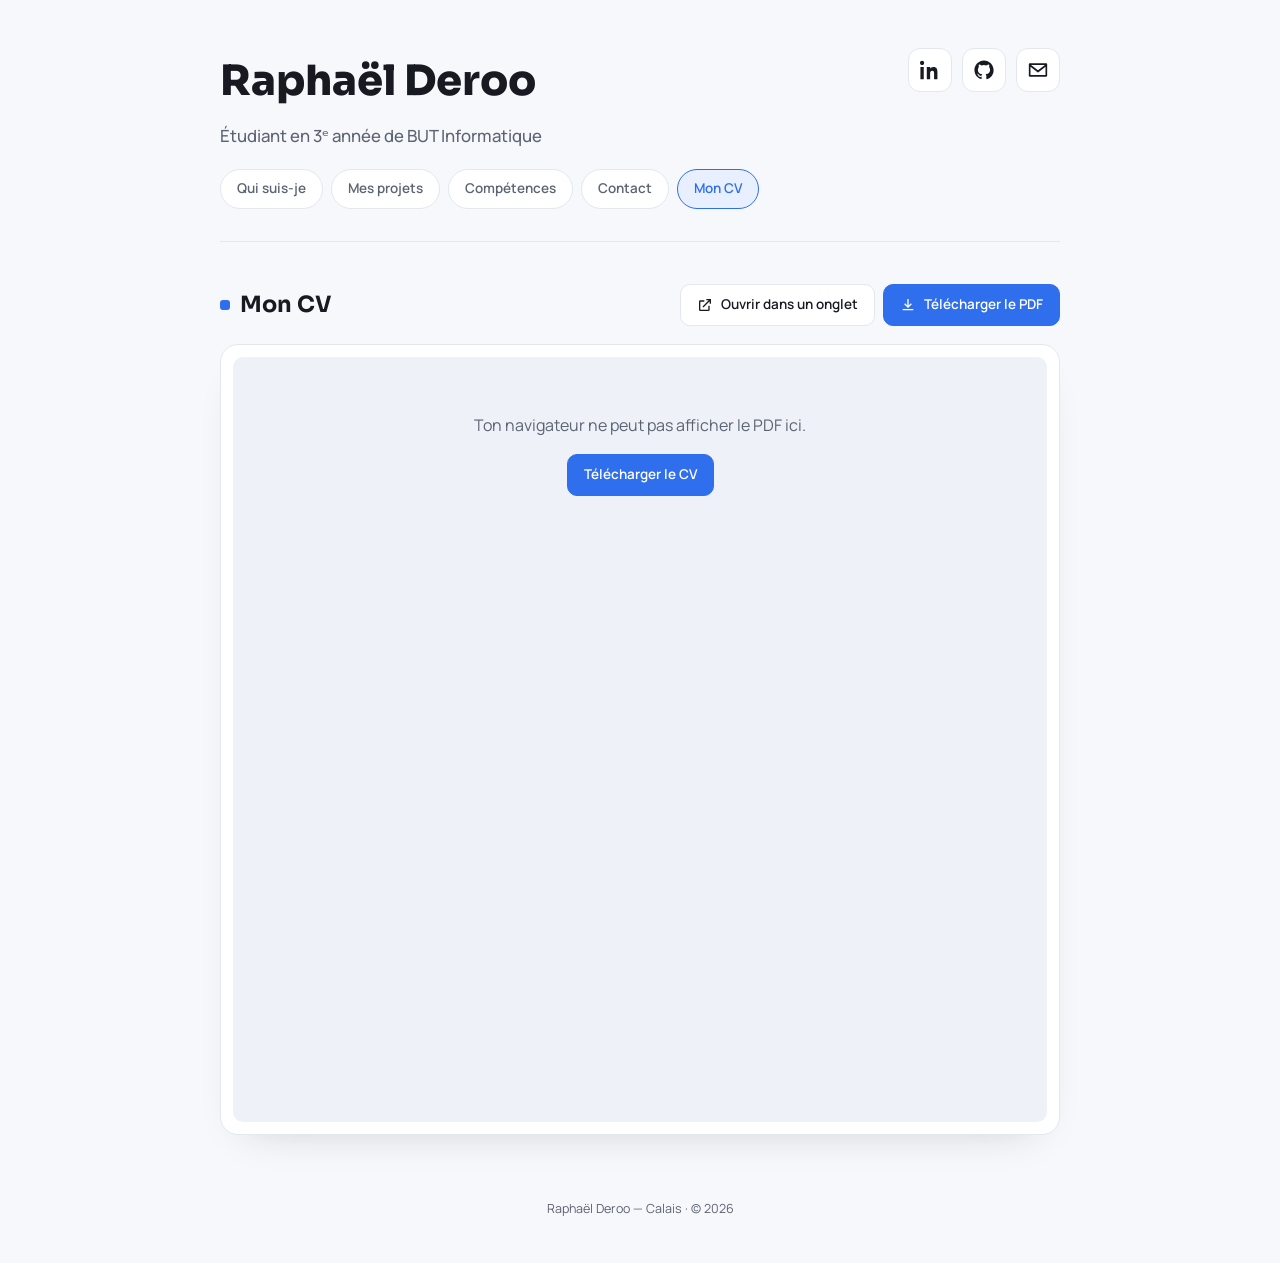
==== cv.html @ e0453562 "Premier commit : site portfolio (accueil + page CV) Co-Authored-By: Claude Opus 5.5 <noreply@anthrop" ====
<!DOCTYPE html>
<html lang="fr">
<head>
  <meta charset="UTF-8">
  <meta name="viewport" content="width=device-width, initial-scale=1">
  <title>CV — Raphaël Deroo</title>
  <meta name="description" content="CV de Raphaël Deroo, étudiant en 3e année de BUT Informatique à l'IUT du Littoral Côte d'Opale.">
  <meta property="og:title" content="CV — Raphaël Deroo">
  <meta property="og:description" content="Étudiant en 3e année de BUT Informatique — projets, compétences et contact.">
  <meta property="og:type" content="website">
  <link rel="icon" href="data:image/svg+xml,%3Csvg xmlns='http://www.w3.org/2000/svg' viewBox='0 0 64 64'%3E%3Crect width='64' height='64' rx='16' fill='%232f6fed'/%3E%3Ctext x='32' y='42' font-family='Arial,sans-serif' font-size='26' font-weight='700' fill='white' text-anchor='middle'%3ERD%3C/text%3E%3C/svg%3E">
  <link rel="preconnect" href="https://fonts.googleapis.com">
  <link rel="preconnect" href="https://fonts.gstatic.com" crossorigin>
  <link rel="stylesheet" href="https://fonts.googleapis.com/css2?family=Sora:wght@600;700;800&family=Manrope:wght@400;500;600;700&display=swap">
  <link rel="stylesheet" href="assets/css/style.css">
</head>
<body>

<div class="wrap">

  <header class="top">
    <div class="id">
      <h1><a href="index.html">Raphaël Deroo</a></h1>
      <p>Étudiant en 3ᵉ année de BUT Informatique</p>
    </div>
    <div class="social-row">
      <a class="social-btn" href="https://www.linkedin.com/in/raphaelderoo-11b941341/" target="_blank" rel="noopener" aria-label="LinkedIn">
        <svg viewBox="0 0 24 24" aria-hidden="true"><path d="M4.98 3.5C4.98 4.88 3.9 6 2.5 6S0 4.88 0 3.5 1.12 1 2.5 1s2.48 1.12 2.48 2.5zM.5 8.5h4V23h-4V8.5zM8.5 8.5h3.8v1.98h.05c.53-1 1.83-2.05 3.77-2.05 4.03 0 4.78 2.65 4.78 6.1V23h-4v-6.6c0-1.57-.03-3.6-2.2-3.6-2.2 0-2.54 1.72-2.54 3.5V23h-4V8.5z"/></svg>
      </a>
      <a class="social-btn" href="https://github.com/arachidd" target="_blank" rel="noopener" aria-label="GitHub">
        <svg viewBox="0 0 24 24" aria-hidden="true"><path d="M12 .5C5.73.5.5 5.73.5 12c0 5.08 3.29 9.39 7.86 10.91.58.1.79-.25.79-.56 0-.27-.01-1.17-.02-2.12-3.2.7-3.88-1.36-3.88-1.36-.52-1.33-1.28-1.68-1.28-1.68-1.04-.71.08-.7.08-.7 1.16.08 1.77 1.19 1.77 1.19 1.03 1.76 2.7 1.25 3.36.96.1-.75.4-1.25.73-1.54-2.55-.29-5.23-1.28-5.23-5.68 0-1.25.45-2.28 1.18-3.08-.12-.29-.51-1.45.11-3.02 0 0 .96-.31 3.15 1.18a10.9 10.9 0 0 1 5.74 0c2.18-1.49 3.15-1.18 3.15-1.18.62 1.57.23 2.73.11 3.02.74.8 1.18 1.83 1.18 3.08 0 4.41-2.69 5.38-5.25 5.67.41.36.78 1.06.78 2.15 0 1.55-.01 2.8-.01 3.18 0 .31.21.67.8.56A10.52 10.52 0 0 0 23.5 12C23.5 5.73 18.27.5 12 .5z"/></svg>
      </a>
      <a class="social-btn" href="mailto:derooraphael077@gmail.com" aria-label="Email">
        <svg viewBox="0 0 24 24" aria-hidden="true"><path d="M2 4h20a1 1 0 0 1 1 1v14a1 1 0 0 1-1 1H2a1 1 0 0 1-1-1V5a1 1 0 0 1 1-1zm18.3 2H3.7L12 12.2 20.3 6zM3 8.24V18h18V8.24l-8.44 6.6a1 1 0 0 1-1.12 0L3 8.24z"/></svg>
      </a>
    </div>
  </header>

  <nav class="subnav" aria-label="Navigation principale">
    <a href="index.html#qui-suis-je">Qui suis-je</a>
    <a href="index.html#projets">Mes projets</a>
    <a href="index.html#competences">Compétences</a>
    <a href="index.html#contact">Contact</a>
    <a href="cv.html" aria-current="page">Mon CV</a>
  </nav>

  <main>

    <section id="cv">
      <div class="cv-head">
        <h2 class="section-title">Mon CV</h2>
        <div class="cv-actions">
          <a class="btn" href="assets/cv/CV_Raphael_Deroo.pdf" target="_blank" rel="noopener">
            <svg viewBox="0 0 24 24" aria-hidden="true"><path d="M14 3h7v7h-2V6.41l-9.29 9.3-1.42-1.42 9.3-9.29H14V3zM5 5h6v2H5v12h12v-6h2v6a2 2 0 0 1-2 2H5a2 2 0 0 1-2-2V7a2 2 0 0 1 2-2z"/></svg>
            Ouvrir dans un onglet
          </a>
          <a class="btn primary" href="assets/cv/CV_Raphael_Deroo.pdf" download>
            <svg viewBox="0 0 24 24" aria-hidden="true"><path d="M11 3h2v9.59l3.3-3.3 1.4 1.42L12 16.41l-5.7-5.7 1.4-1.42 3.3 3.3V3zM4 18h16v2H4v-2z"/></svg>
            Télécharger le PDF
          </a>
        </div>
      </div>

      <div class="cv-viewer reveal">
        <object data="assets/cv/CV_Raphael_Deroo.pdf#view=FitH" type="application/pdf" aria-label="CV de Raphaël Deroo">
          <div class="cv-fallback">
            <p>Ton navigateur ne peut pas afficher le PDF ici.</p>
            <a class="btn primary" href="assets/cv/CV_Raphael_Deroo.pdf" download>Télécharger le CV</a>
          </div>
        </object>
        <a class="cv-image" href="assets/cv/CV_Raphael_Deroo.pdf" target="_blank" rel="noopener">
          <img src="assets/cv/CV_Raphael_Deroo.png" alt="Aperçu du CV de Raphaël Deroo" loading="lazy">
        </a>
      </div>
    </section>

  </main>
</div>

<footer>Raphaël Deroo — Calais · © <span id="year">2026</span></footer>

<script src="assets/js/main.js"></script>
</body>
</html>
---- assets/css/style.css ----
/* ---------------------------------------------------------------
   Portfolio — Raphaël Deroo
   Layout : colonne centrée, en-tête (identité + réseaux + navigation),
   sections empilées ; page CV avec visionneuse PDF.
   ------------------------------------------------------------- */
:root{
  --bg:#f7f8fb;
  --surface:#ffffff;
  --surface-2:#eef1f7;
  --fg:#171b21;
  --muted:#5b6472;
  --line:#e3e7ee;
  --accent:#2f6fed;
  --accent-soft:#e8effe;
  --shadow:rgba(20,30,60,.25);
  --sans:'Manrope','Segoe UI',system-ui,sans-serif;
  --display:'Sora','Manrope',system-ui,sans-serif;
  color-scheme: light;
}
@media (prefers-color-scheme: dark){
  :root{
    --bg:#11141a;
    --surface:#181c24;
    --surface-2:#1f242e;
    --fg:#eef1f6;
    --muted:#98a2b3;
    --line:#2a303b;
    --accent:#6d9bff;
    --accent-soft:#1c2536;
    --shadow:rgba(0,0,0,.55);
    color-scheme: dark;
  }
}

*{box-sizing:border-box;}
html{scroll-behavior:smooth;}
body{
  margin:0;
  background:var(--bg);
  color:var(--fg);
  font-family:var(--sans);
  line-height:1.6;
}
a{color:inherit;}
img{max-width:100%;}
::selection{background:var(--accent);color:#fff;}

@media (prefers-reduced-motion: reduce){
  *, *::before, *::after{
    animation-duration:.001ms !important;
    animation-iteration-count:1 !important;
    transition-duration:.001ms !important;
    scroll-behavior:auto !important;
  }
}

.wrap{max-width:880px;margin-inline:auto;padding-inline:20px;}

/* ---------- apparition au scroll ---------- */
.reveal{opacity:1;transform:none;}
.io-ready .reveal{
  opacity:0;
  transform:translateY(20px);
  transition:opacity .6s ease, transform .6s ease;
}
.io-ready .reveal.is-visible{opacity:1;transform:none;}
.projects .proj.reveal:nth-child(2){transition-delay:.08s;}
.projects .proj.reveal:nth-child(3){transition-delay:.16s;}
.projects .proj.reveal:nth-child(4){transition-delay:.24s;}
.skill-grid .skill-tile.reveal:nth-child(2){transition-delay:.04s;}
.skill-grid .skill-tile.reveal:nth-child(3){transition-delay:.08s;}
.skill-grid .skill-tile.reveal:nth-child(4){transition-delay:.12s;}
.skill-grid .skill-tile.reveal:nth-child(5){transition-delay:.16s;}
.skill-grid .skill-tile.reveal:nth-child(6){transition-delay:.2s;}
.contact-grid .contact-item.reveal:nth-child(2){transition-delay:.06s;}
.contact-grid .contact-item.reveal:nth-child(3){transition-delay:.12s;}
.contact-grid .contact-item.reveal:nth-child(4){transition-delay:.18s;}

/* ---------- en-tête ---------- */
header.top{
  padding-block:48px 20px;
  display:flex;
  justify-content:space-between;
  align-items:flex-start;
  gap:20px;
  flex-wrap:wrap;
}
.id h1{
  font-family:var(--display);
  font-size:clamp(1.9rem,4.5vw,2.6rem);
  margin:0 0 8px 0;
  font-weight:800;
  text-wrap:balance;
}
.id h1 a{text-decoration:none;}
.id p{
  margin:0;
  color:var(--muted);
  font-size:1.05rem;
  font-weight:500;
}
.social-row{display:flex;gap:10px;flex-shrink:0;}
.social-btn{
  width:44px;height:44px;
  border-radius:12px;
  background:var(--surface);
  border:1px solid var(--line);
  display:flex;align-items:center;justify-content:center;
  text-decoration:none;
  color:var(--fg);
  transition:border-color .15s, color .15s, transform .15s ease;
}
.social-btn:hover{border-color:var(--accent);color:var(--accent);transform:translateY(-2px);}
.social-btn svg{width:20px;height:20px;fill:currentColor;}

nav.subnav{
  padding-bottom:32px;
  display:flex;
  gap:8px;
  flex-wrap:wrap;
  border-bottom:1px solid var(--line);
  margin-bottom:8px;
}
nav.subnav a{
  font-size:13.5px;
  font-weight:600;
  color:var(--muted);
  text-decoration:none;
  background:var(--surface);
  border:1px solid var(--line);
  padding:8px 16px;
  border-radius:999px;
  transition:border-color .15s, color .15s, transform .15s ease, background .15s ease;
}
nav.subnav a:hover{border-color:var(--accent);color:var(--accent);transform:translateY(-1px);}
nav.subnav a.cv-link{
  background:var(--accent);
  border-color:var(--accent);
  color:#fff;
}
nav.subnav a.cv-link:hover{color:#fff;filter:brightness(1.08);}
nav.subnav a[aria-current="page"]{
  background:var(--accent-soft);
  border-color:var(--accent);
  color:var(--accent);
}

/* ---------- sections ---------- */
section{padding-block:34px;scroll-margin-top:16px;}
.section-title{
  font-family:var(--display);
  font-size:1.4rem;
  font-weight:700;
  margin:0 0 20px 0;
  display:flex;
  align-items:center;
  gap:10px;
}
.section-title::before{
  content:"";
  width:10px;height:10px;
  border-radius:3px;
  background:var(--accent);
  flex:0 0 auto;
}

/* ---------- qui suis-je ---------- */
.about-card{
  background:var(--surface);
  border:1px solid var(--line);
  border-radius:18px;
  padding:28px 30px;
}
.about-card p{
  margin:0;
  font-size:1.05rem;
  color:var(--fg);
  max-width:68ch;
}
.about-tags{display:flex;flex-wrap:wrap;gap:8px;margin-top:18px;}
.about-tags span{
  font-size:12.5px;
  font-weight:600;
  color:var(--accent);
  background:var(--accent-soft);
  padding:5px 11px;
  border-radius:999px;
}

/* ---------- projets ---------- */
.projects{display:grid;grid-template-columns:1fr 1fr;gap:16px;}
@media (max-width:640px){.projects{grid-template-columns:1fr;}}
.proj{
  background:var(--surface);
  border:1px solid var(--line);
  border-radius:16px;
  padding:22px;
  display:flex;
  flex-direction:column;
  min-width:0;
  transition:transform .2s ease, box-shadow .2s ease, border-color .2s ease;
}
.proj:hover{
  transform:translateY(-4px);
  border-color:var(--accent);
  box-shadow:0 12px 24px -14px var(--shadow);
}
.proj-kind{
  font-size:11.5px;
  font-weight:700;
  letter-spacing:.04em;
  text-transform:uppercase;
  color:var(--accent);
  margin:0 0 8px 0;
}
.proj-name{font-family:var(--display);font-size:1.08rem;font-weight:700;margin:0 0 8px 0;}
.proj p.desc{font-size:14.5px;color:var(--muted);margin:0 0 16px 0;}
.stack{display:flex;flex-wrap:wrap;gap:6px;margin-top:auto;}
.stack span{
  font-size:12px;
  background:var(--surface-2);
  border:1px solid var(--line);
  padding:4px 9px;
  border-radius:8px;
  color:var(--fg);
}
.proj-note{
  font-size:11.5px;
  color:var(--muted);
  margin:10px 0 0 0;
  font-style:italic;
}

/* ---------- compétences ---------- */
.skill-group{margin-bottom:22px;}
.skill-group h3{
  font-size:13px;
  font-weight:700;
  text-transform:uppercase;
  letter-spacing:.04em;
  color:var(--muted);
  margin:0 0 12px 0;
}
.skill-grid{
  display:grid;
  grid-template-columns:repeat(auto-fill, minmax(92px,1fr));
  gap:10px;
}
.skill-tile{
  background:var(--surface);
  border:1px solid var(--line);
  border-radius:14px;
  padding:14px 8px 10px;
  display:flex;
  flex-direction:column;
  align-items:center;
  gap:8px;
  text-align:center;
  transition:transform .2s ease, box-shadow .2s ease, border-color .2s ease;
}
.skill-tile:hover{
  transform:translateY(-3px);
  border-color:var(--accent);
  box-shadow:0 10px 20px -14px var(--shadow);
}
.skill-logo{
  width:34px;height:34px;
  border-radius:9px;
  display:flex;align-items:center;justify-content:center;
  font-family:var(--display);
  font-weight:800;
  font-size:12px;
  color:#fff;
  transition:transform .2s ease;
}
.skill-tile:hover .skill-logo{transform:scale(1.08) rotate(-3deg);}
.skill-tile span{font-size:12px;font-weight:600;color:var(--fg);}

.net-tags{display:flex;flex-wrap:wrap;gap:8px;}
.net-tags span{
  font-size:12.5px;
  background:var(--surface-2);
  border:1px solid var(--line);
  padding:6px 12px;
  border-radius:10px;
  color:var(--fg);
}

/* ---------- contact ---------- */
.contact-grid{display:grid;grid-template-columns:1fr 1fr;gap:14px;}
@media (max-width:640px){.contact-grid{grid-template-columns:1fr;}}
.contact-item{
  background:var(--surface);
  border:1px solid var(--line);
  border-radius:16px;
  padding:18px 20px;
  display:flex;
  align-items:center;
  justify-content:space-between;
  gap:12px;
  min-width:0;
  transition:transform .2s ease, box-shadow .2s ease, border-color .2s ease;
}
.contact-item:hover{
  transform:translateY(-3px);
  border-color:var(--accent);
  box-shadow:0 10px 20px -14px var(--shadow);
}
.contact-label{font-size:11.5px;color:var(--muted);text-transform:uppercase;letter-spacing:.04em;margin-bottom:3px;font-weight:700;}
.contact-value{font-size:14.5px;font-weight:600;overflow-wrap:anywhere;}
.contact-value a{text-decoration:none;color:var(--accent);}
.contact-value a:hover{text-decoration:underline;}
.copy-btn{
  font-family:inherit;
  font-size:12px;font-weight:600;
  background:var(--surface-2);
  border:1px solid var(--line);
  color:var(--fg);
  padding:7px 12px;
  border-radius:10px;
  cursor:pointer;
  flex:0 0 auto;
}
.copy-btn:hover{border-color:var(--accent);color:var(--accent);}
.copy-btn:focus-visible, .social-btn:focus-visible, a:focus-visible, .btn:focus-visible{outline:2px solid var(--accent);outline-offset:2px;}

/* ---------- page CV ---------- */
.cv-head{
  display:flex;
  justify-content:space-between;
  align-items:center;
  gap:14px;
  flex-wrap:wrap;
  margin-bottom:18px;
}
.cv-head .section-title{margin:0;}
.cv-actions{display:flex;gap:8px;flex-wrap:wrap;}
.btn{
  font-size:13.5px;
  font-weight:600;
  text-decoration:none;
  padding:9px 16px;
  border-radius:10px;
  border:1px solid var(--line);
  background:var(--surface);
  color:var(--fg);
  display:inline-flex;
  align-items:center;
  gap:8px;
  transition:border-color .15s, color .15s, transform .15s ease, filter .15s ease;
}
.btn:hover{border-color:var(--accent);color:var(--accent);transform:translateY(-1px);}
.btn svg{width:16px;height:16px;fill:currentColor;}
.btn.primary{background:var(--accent);border-color:var(--accent);color:#fff;}
.btn.primary:hover{color:#fff;filter:brightness(1.08);}

.cv-viewer{
  background:var(--surface);
  border:1px solid var(--line);
  border-radius:18px;
  padding:12px;
  box-shadow:0 18px 40px -28px var(--shadow);
}
.cv-viewer object{
  display:block;
  width:100%;
  height:min(1150px, 85vh);
  border:0;
  border-radius:10px;
  background:var(--surface-2);
}
.cv-image{display:none;}
.cv-image img{display:block;width:100%;height:auto;border-radius:10px;}
.cv-fallback{
  padding:40px 20px;
  text-align:center;
  color:var(--muted);
}
/* Sur mobile, les navigateurs affichent mal les PDF intégrés : on montre l'aperçu image */
@media (max-width:760px){
  .cv-viewer object{display:none;}
  .cv-image{display:block;}
}

footer{padding:30px 20px 44px;text-align:center;font-size:12.5px;color:var(--muted);}
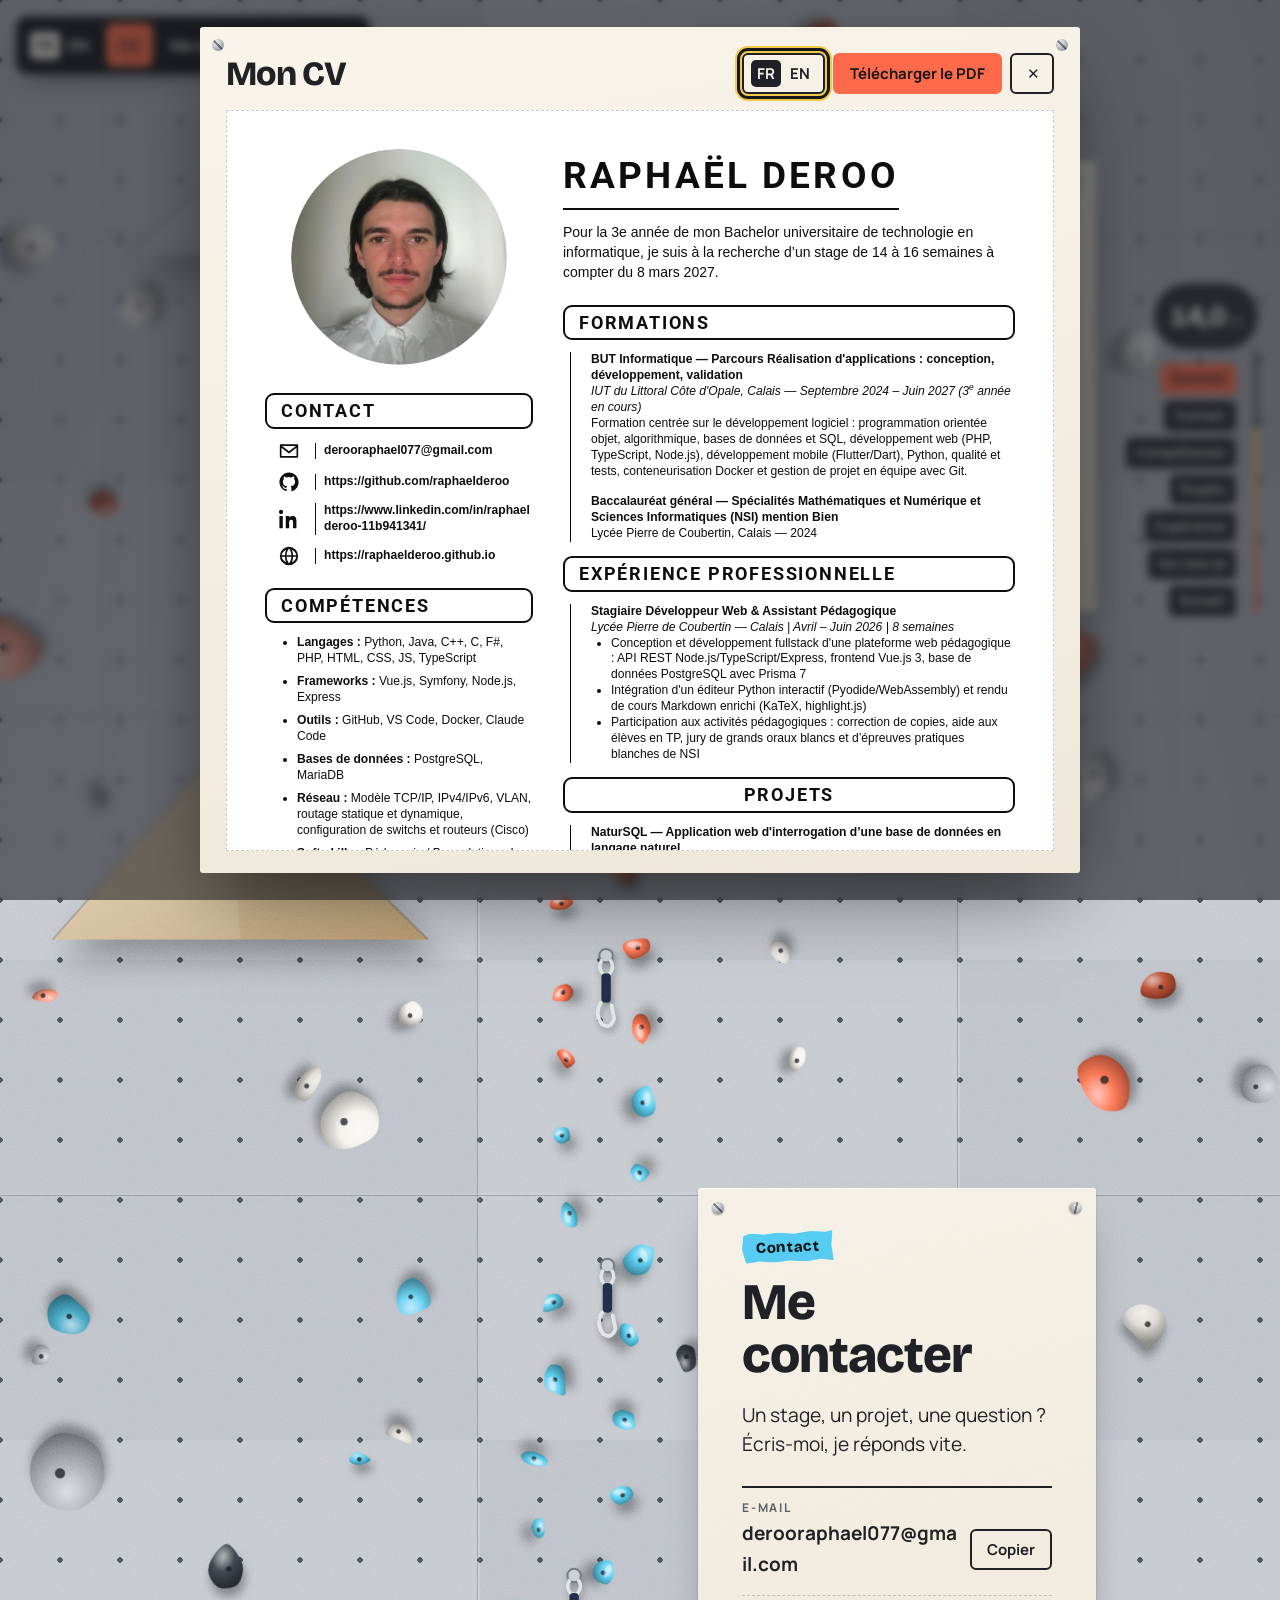
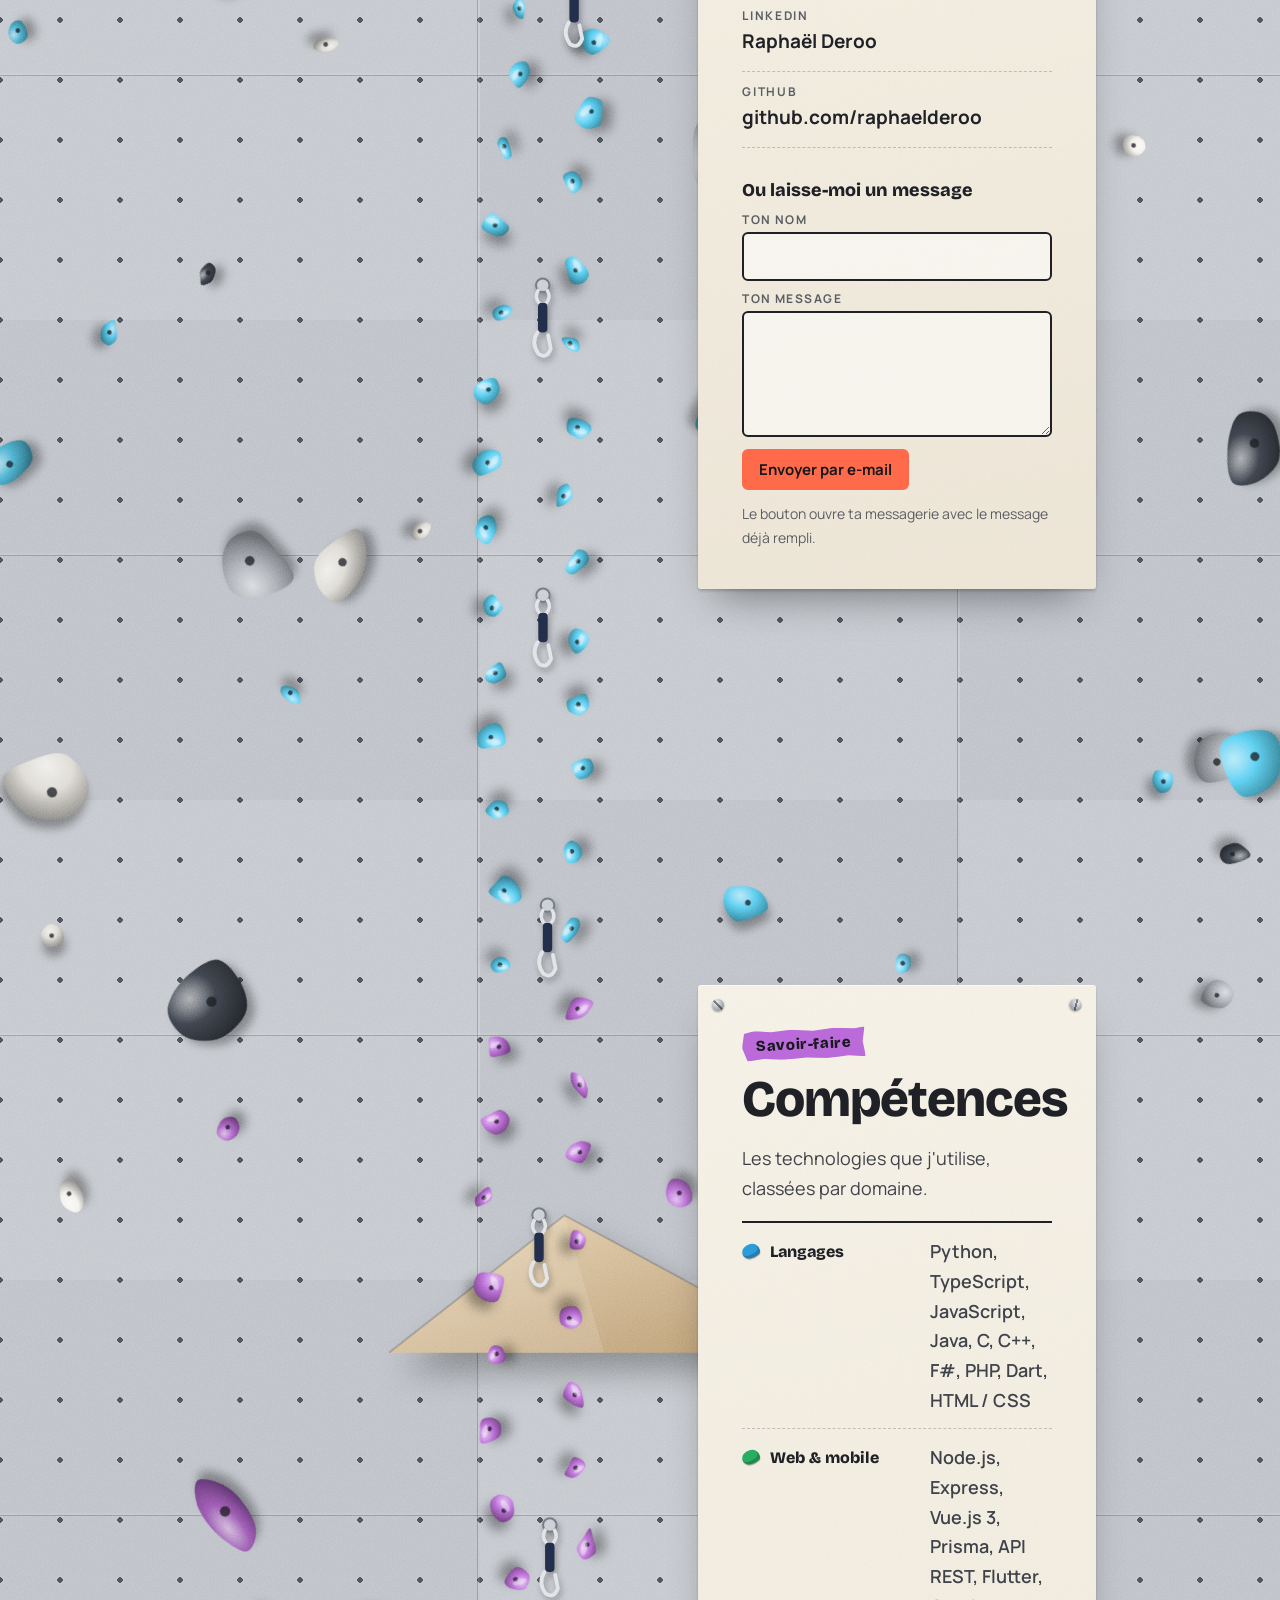
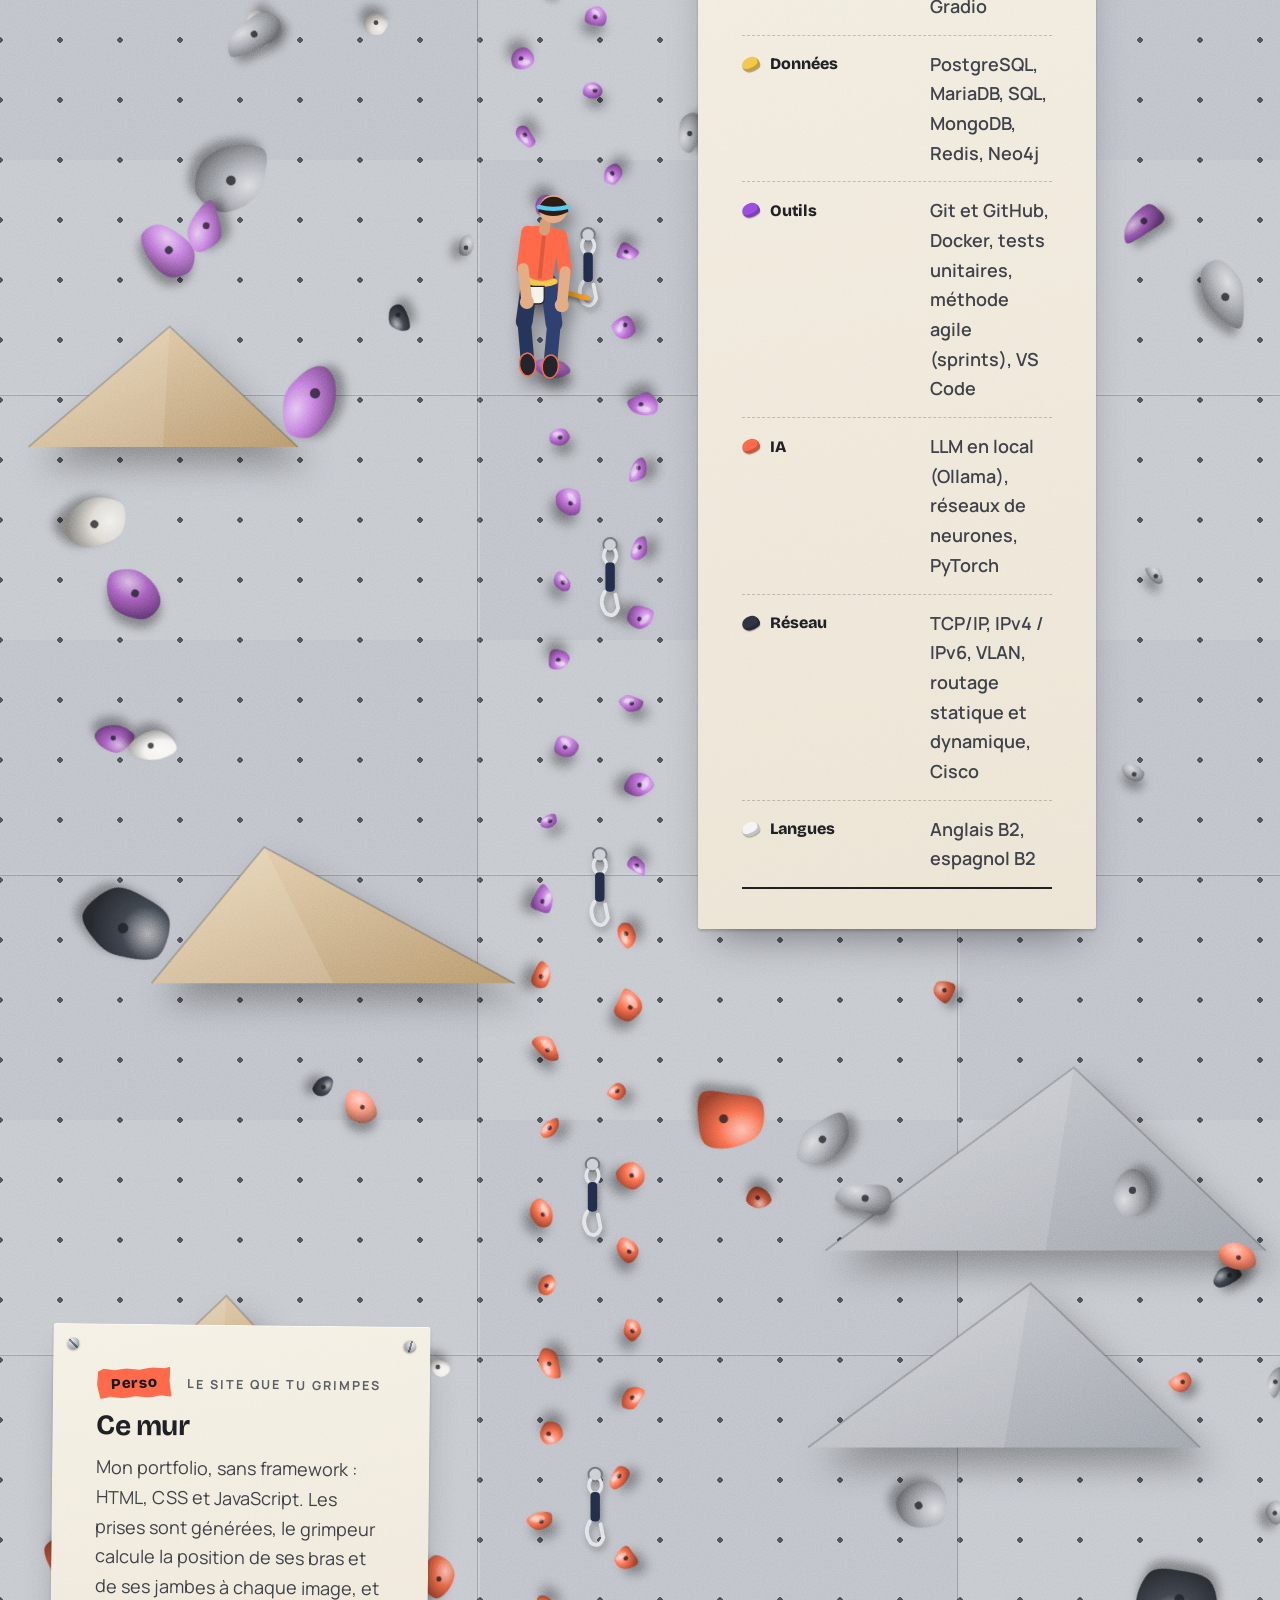
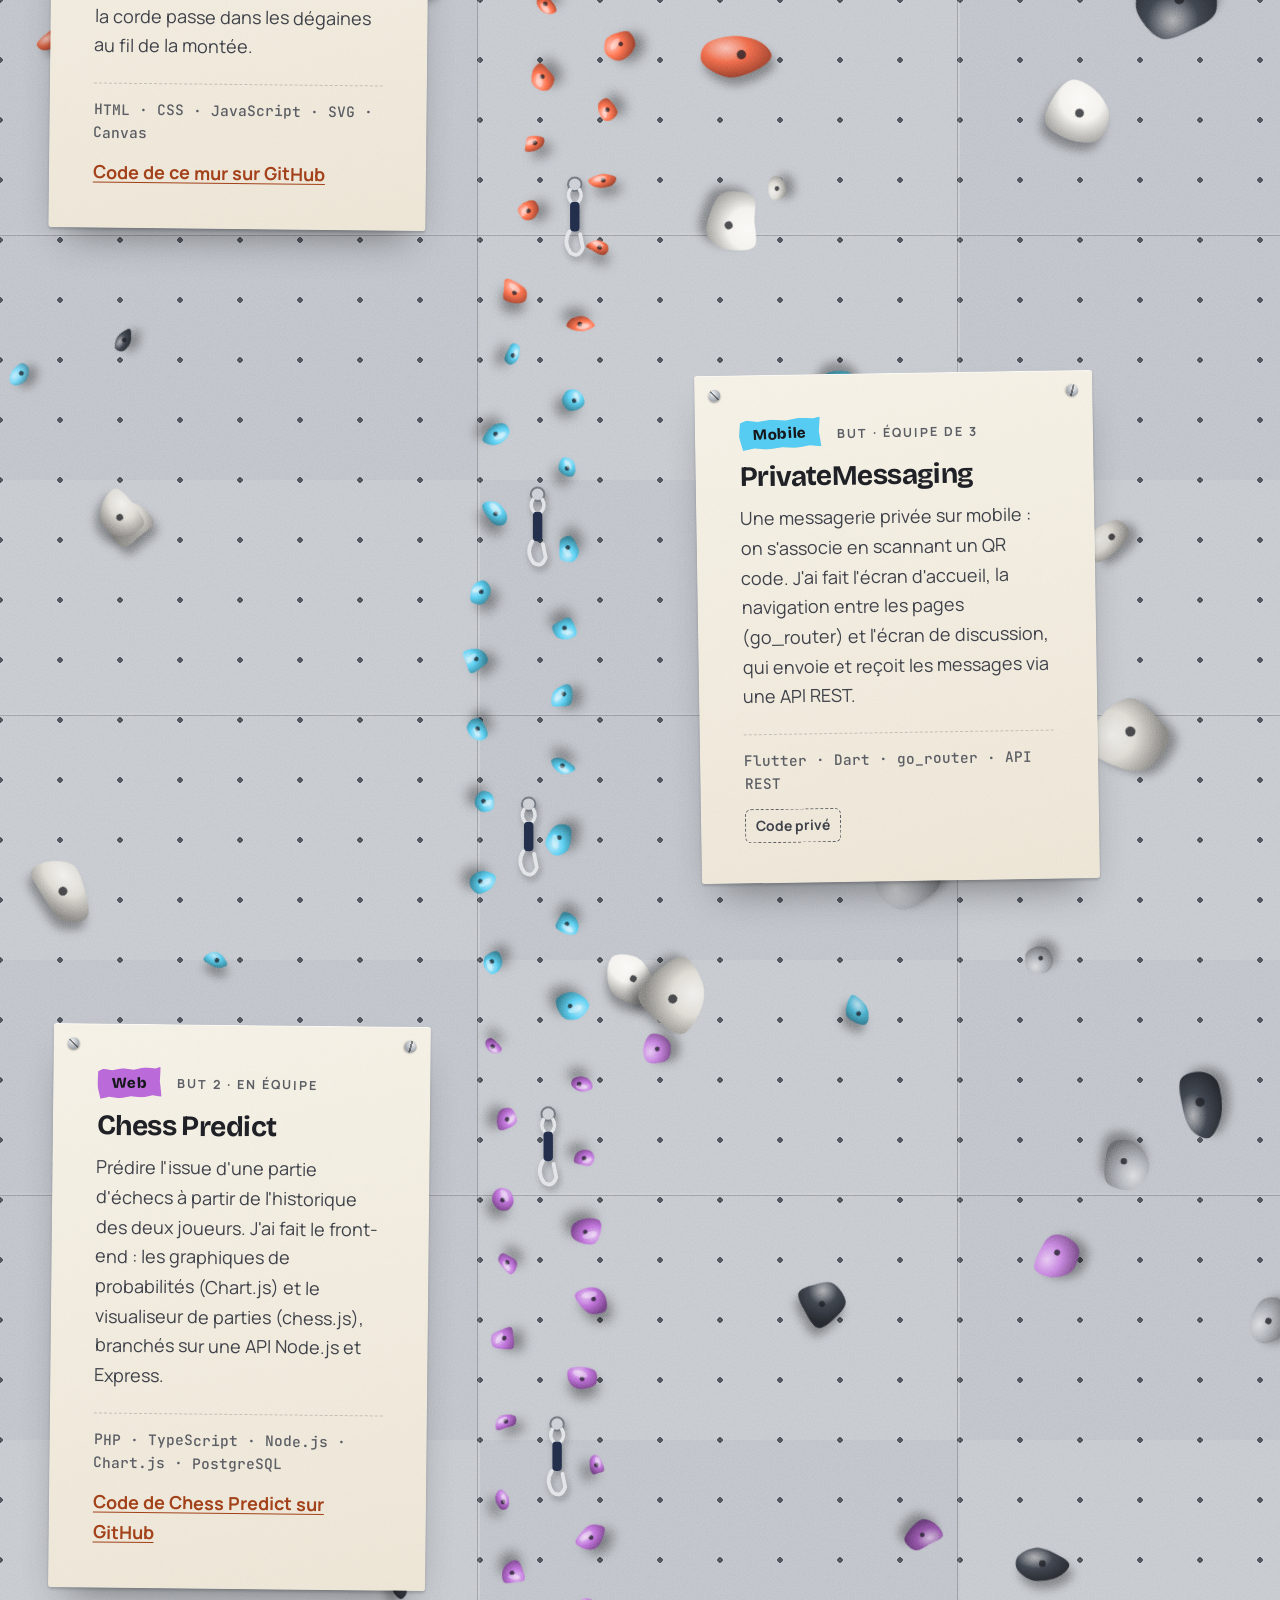
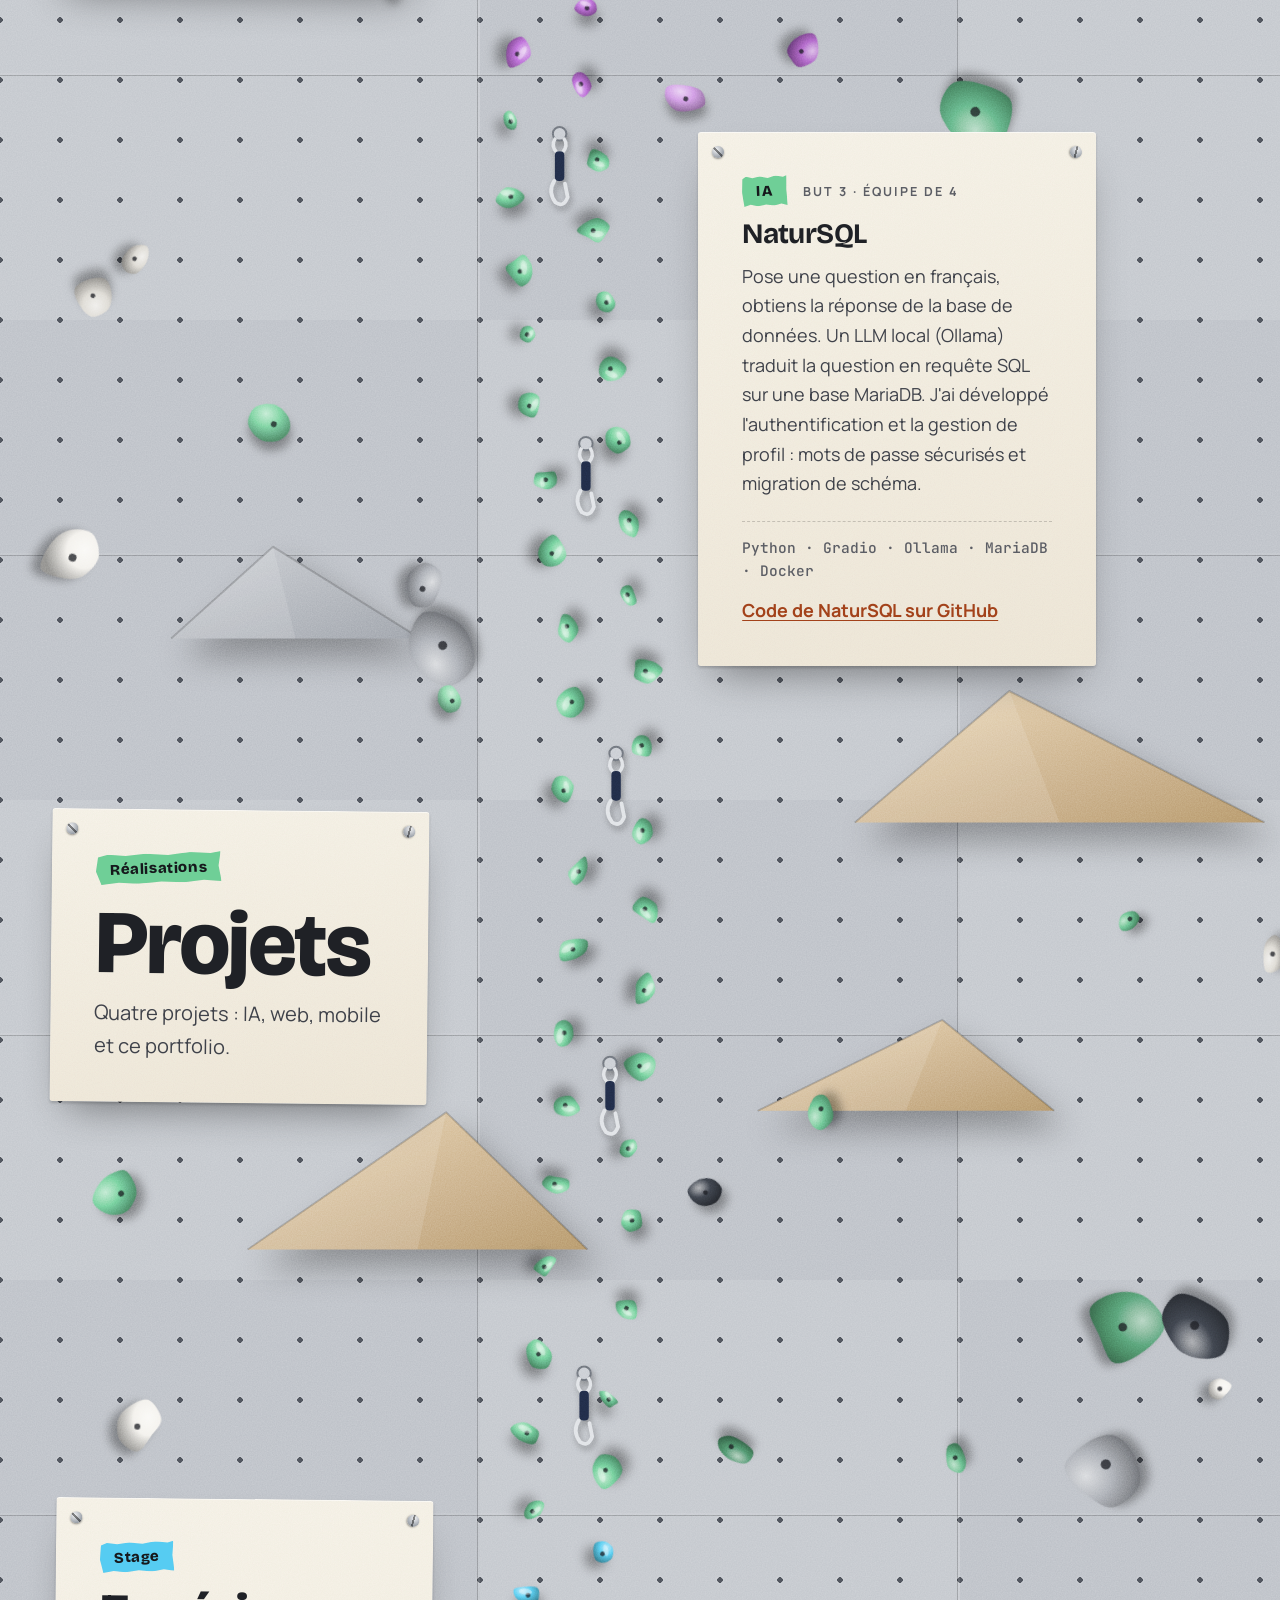
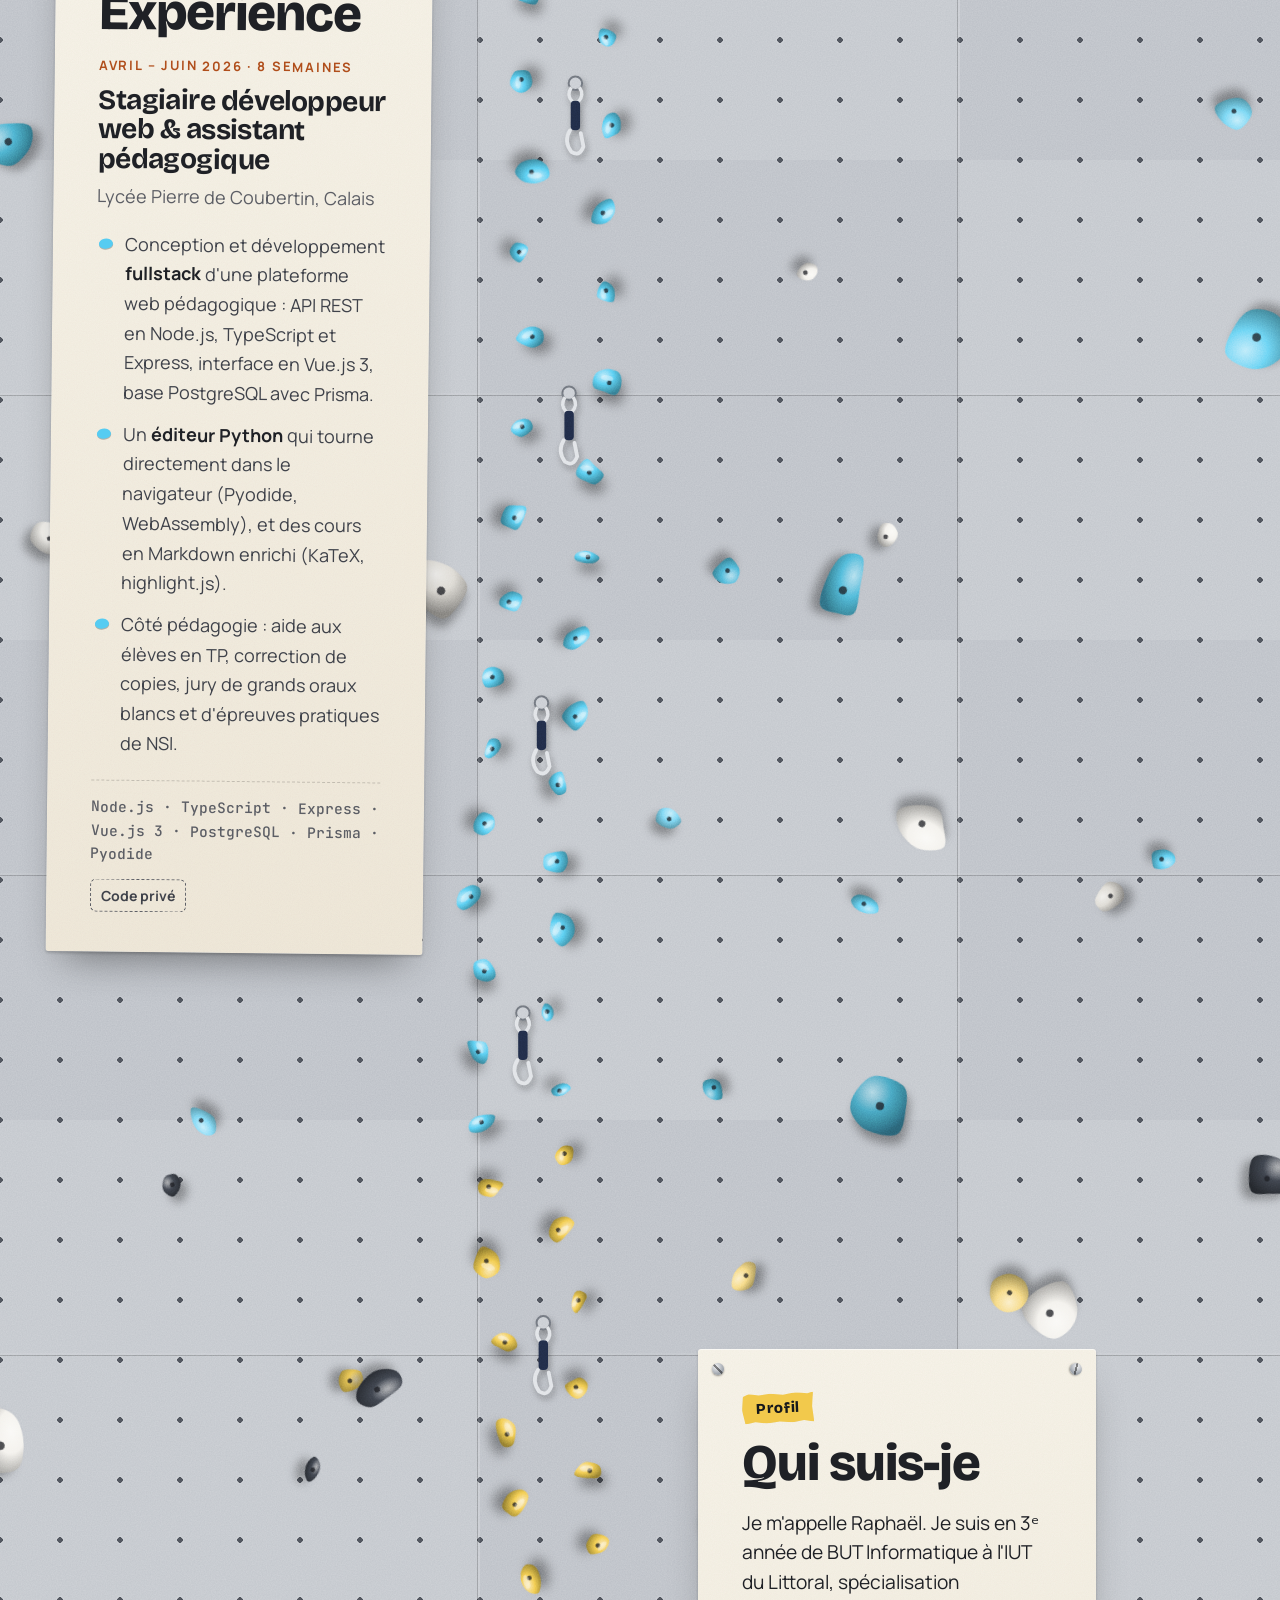
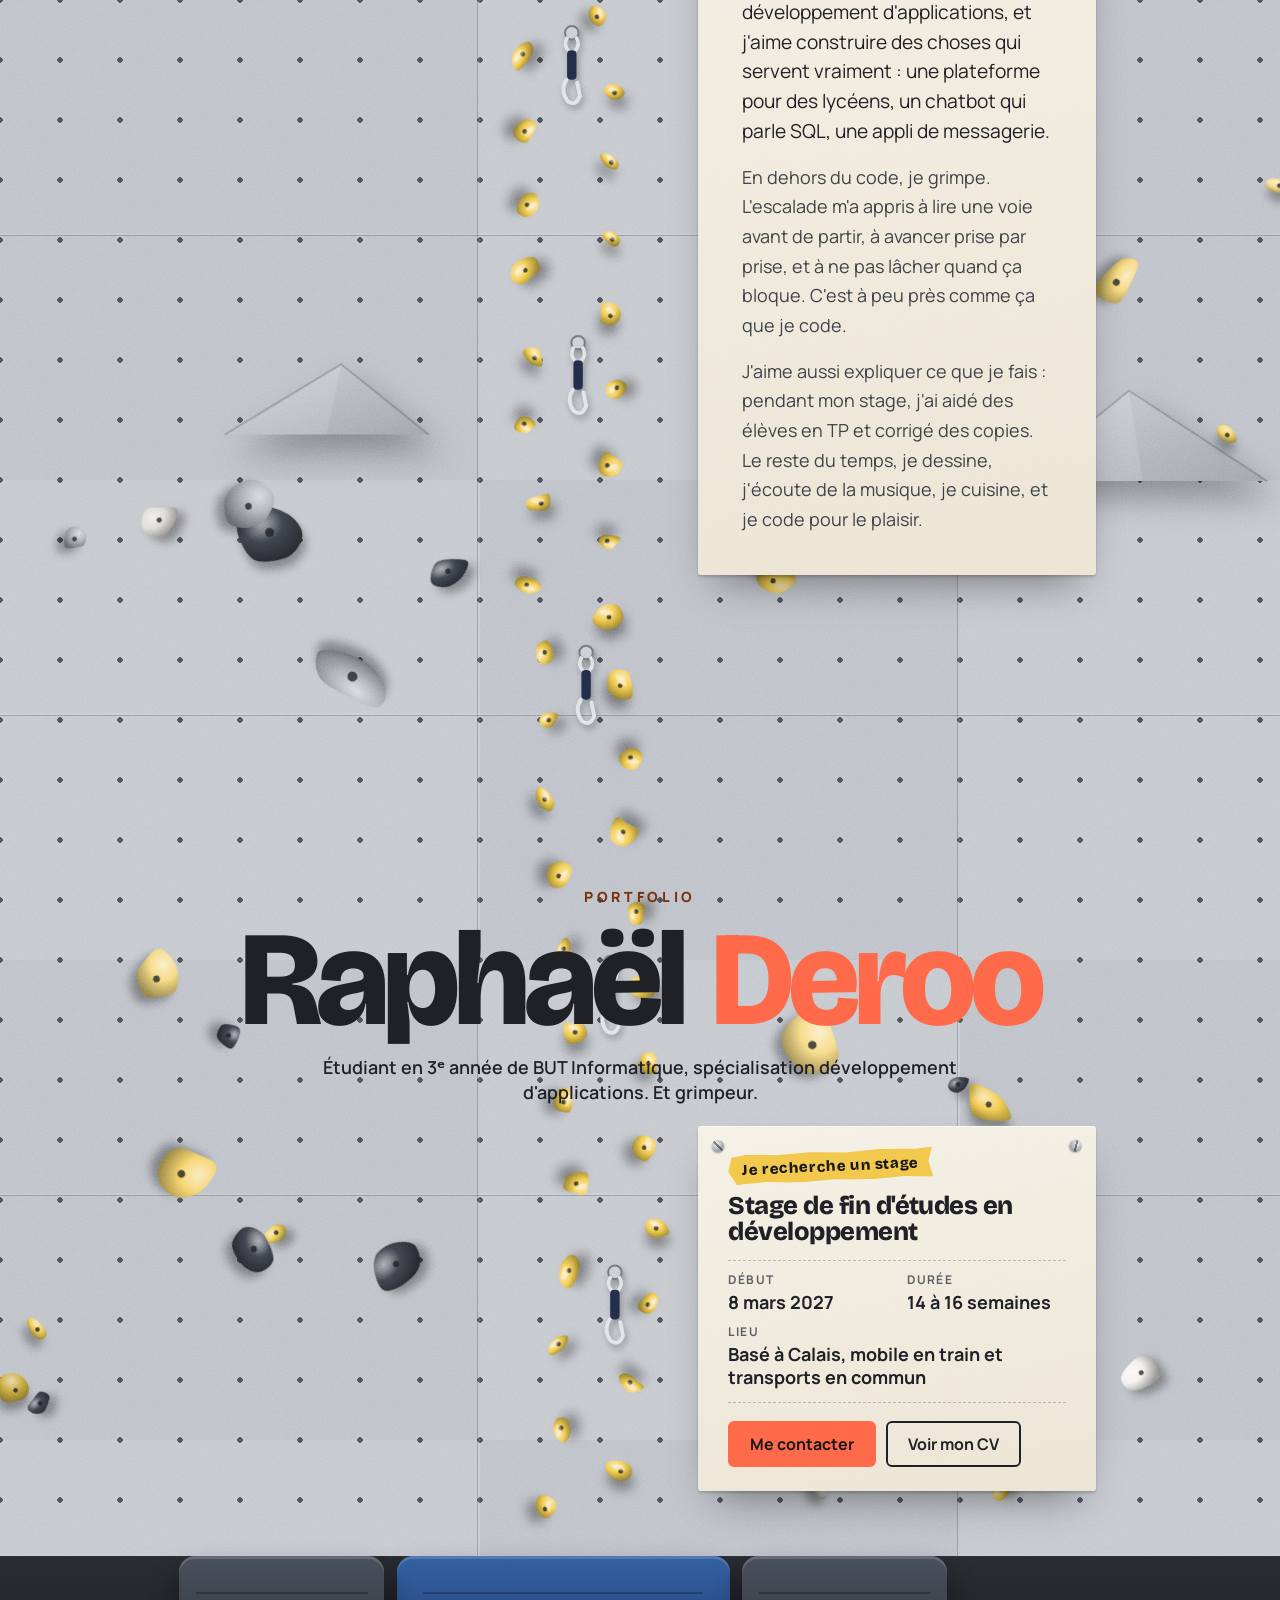
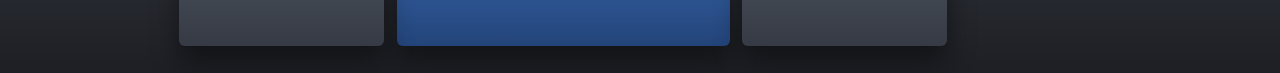
==== commit 07cc7a25: "Portfolio : CV bilingue sur le mur, bloc stage, barre d'accès et traduction anglaise - Barre fixe en" ====
--- a/cv.html
+++ b/cv.html
@@ -2,83 +2,13 @@
 <html lang="fr">
 <head>
   <meta charset="UTF-8">
-  <meta name="viewport" content="width=device-width, initial-scale=1">
   <title>CV — Raphaël Deroo</title>
-  <meta name="description" content="CV de Raphaël Deroo, étudiant en 3e année de BUT Informatique à l'IUT du Littoral Côte d'Opale.">
-  <meta property="og:title" content="CV — Raphaël Deroo">
-  <meta property="og:description" content="Étudiant en 3e année de BUT Informatique — projets, compétences et contact.">
-  <meta property="og:type" content="website">
-  <link rel="icon" href="data:image/svg+xml,%3Csvg xmlns='http://www.w3.org/2000/svg' viewBox='0 0 64 64'%3E%3Crect width='64' height='64' rx='16' fill='%232f6fed'/%3E%3Ctext x='32' y='42' font-family='Arial,sans-serif' font-size='26' font-weight='700' fill='white' text-anchor='middle'%3ERD%3C/text%3E%3C/svg%3E">
-  <link rel="preconnect" href="https://fonts.googleapis.com">
-  <link rel="preconnect" href="https://fonts.gstatic.com" crossorigin>
-  <link rel="stylesheet" href="https://fonts.googleapis.com/css2?family=Sora:wght@600;700;800&family=Manrope:wght@400;500;600;700&display=swap">
-  <link rel="stylesheet" href="assets/css/style.css">
+  <meta name="robots" content="noindex">
+  <link rel="canonical" href="https://raphaelderoo.github.io/index.html#cv">
+  <meta http-equiv="refresh" content="0; url=index.html#cv">
+  <script>location.replace('index.html#cv');</script>
 </head>
 <body>
-
-<div class="wrap">
-
-  <header class="top">
-    <div class="id">
-      <h1><a href="index.html">Raphaël Deroo</a></h1>
-      <p>Étudiant en 3ᵉ année de BUT Informatique</p>
-    </div>
-    <div class="social-row">
-      <a class="social-btn" href="https://www.linkedin.com/in/raphaelderoo-11b941341/" target="_blank" rel="noopener" aria-label="LinkedIn">
-        <svg viewBox="0 0 24 24" aria-hidden="true"><path d="M4.98 3.5C4.98 4.88 3.9 6 2.5 6S0 4.88 0 3.5 1.12 1 2.5 1s2.48 1.12 2.48 2.5zM.5 8.5h4V23h-4V8.5zM8.5 8.5h3.8v1.98h.05c.53-1 1.83-2.05 3.77-2.05 4.03 0 4.78 2.65 4.78 6.1V23h-4v-6.6c0-1.57-.03-3.6-2.2-3.6-2.2 0-2.54 1.72-2.54 3.5V23h-4V8.5z"/></svg>
-      </a>
-      <a class="social-btn" href="https://github.com/arachidd" target="_blank" rel="noopener" aria-label="GitHub">
-        <svg viewBox="0 0 24 24" aria-hidden="true"><path d="M12 .5C5.73.5.5 5.73.5 12c0 5.08 3.29 9.39 7.86 10.91.58.1.79-.25.79-.56 0-.27-.01-1.17-.02-2.12-3.2.7-3.88-1.36-3.88-1.36-.52-1.33-1.28-1.68-1.28-1.68-1.04-.71.08-.7.08-.7 1.16.08 1.77 1.19 1.77 1.19 1.03 1.76 2.7 1.25 3.36.96.1-.75.4-1.25.73-1.54-2.55-.29-5.23-1.28-5.23-5.68 0-1.25.45-2.28 1.18-3.08-.12-.29-.51-1.45.11-3.02 0 0 .96-.31 3.15 1.18a10.9 10.9 0 0 1 5.74 0c2.18-1.49 3.15-1.18 3.15-1.18.62 1.57.23 2.73.11 3.02.74.8 1.18 1.83 1.18 3.08 0 4.41-2.69 5.38-5.25 5.67.41.36.78 1.06.78 2.15 0 1.55-.01 2.8-.01 3.18 0 .31.21.67.8.56A10.52 10.52 0 0 0 23.5 12C23.5 5.73 18.27.5 12 .5z"/></svg>
-      </a>
-      <a class="social-btn" href="mailto:derooraphael077@gmail.com" aria-label="Email">
-        <svg viewBox="0 0 24 24" aria-hidden="true"><path d="M2 4h20a1 1 0 0 1 1 1v14a1 1 0 0 1-1 1H2a1 1 0 0 1-1-1V5a1 1 0 0 1 1-1zm18.3 2H3.7L12 12.2 20.3 6zM3 8.24V18h18V8.24l-8.44 6.6a1 1 0 0 1-1.12 0L3 8.24z"/></svg>
-      </a>
-    </div>
-  </header>
-
-  <nav class="subnav" aria-label="Navigation principale">
-    <a href="index.html#qui-suis-je">Qui suis-je</a>
-    <a href="index.html#projets">Mes projets</a>
-    <a href="index.html#competences">Compétences</a>
-    <a href="index.html#contact">Contact</a>
-    <a href="cv.html" aria-current="page">Mon CV</a>
-  </nav>
-
-  <main>
-
-    <section id="cv">
-      <div class="cv-head">
-        <h2 class="section-title">Mon CV</h2>
-        <div class="cv-actions">
-          <a class="btn" href="assets/cv/CV_Raphael_Deroo.pdf" target="_blank" rel="noopener">
-            <svg viewBox="0 0 24 24" aria-hidden="true"><path d="M14 3h7v7h-2V6.41l-9.29 9.3-1.42-1.42 9.3-9.29H14V3zM5 5h6v2H5v12h12v-6h2v6a2 2 0 0 1-2 2H5a2 2 0 0 1-2-2V7a2 2 0 0 1 2-2z"/></svg>
-            Ouvrir dans un onglet
-          </a>
-          <a class="btn primary" href="assets/cv/CV_Raphael_Deroo.pdf" download>
-            <svg viewBox="0 0 24 24" aria-hidden="true"><path d="M11 3h2v9.59l3.3-3.3 1.4 1.42L12 16.41l-5.7-5.7 1.4-1.42 3.3 3.3V3zM4 18h16v2H4v-2z"/></svg>
-            Télécharger le PDF
-          </a>
-        </div>
-      </div>
-
-      <div class="cv-viewer reveal">
-        <object data="assets/cv/CV_Raphael_Deroo.pdf#view=FitH" type="application/pdf" aria-label="CV de Raphaël Deroo">
-          <div class="cv-fallback">
-            <p>Ton navigateur ne peut pas afficher le PDF ici.</p>
-            <a class="btn primary" href="assets/cv/CV_Raphael_Deroo.pdf" download>Télécharger le CV</a>
-          </div>
-        </object>
-        <a class="cv-image" href="assets/cv/CV_Raphael_Deroo.pdf" target="_blank" rel="noopener">
-          <img src="assets/cv/CV_Raphael_Deroo.png" alt="Aperçu du CV de Raphaël Deroo" loading="lazy">
-        </a>
-      </div>
-    </section>
-
-  </main>
-</div>
-
-<footer>Raphaël Deroo — Calais · © <span id="year">2026</span></footer>
-
-<script src="assets/js/main.js"></script>
+  <p><a href="index.html#cv">Ouvrir le CV de Raphaël Deroo</a></p>
 </body>
 </html>
